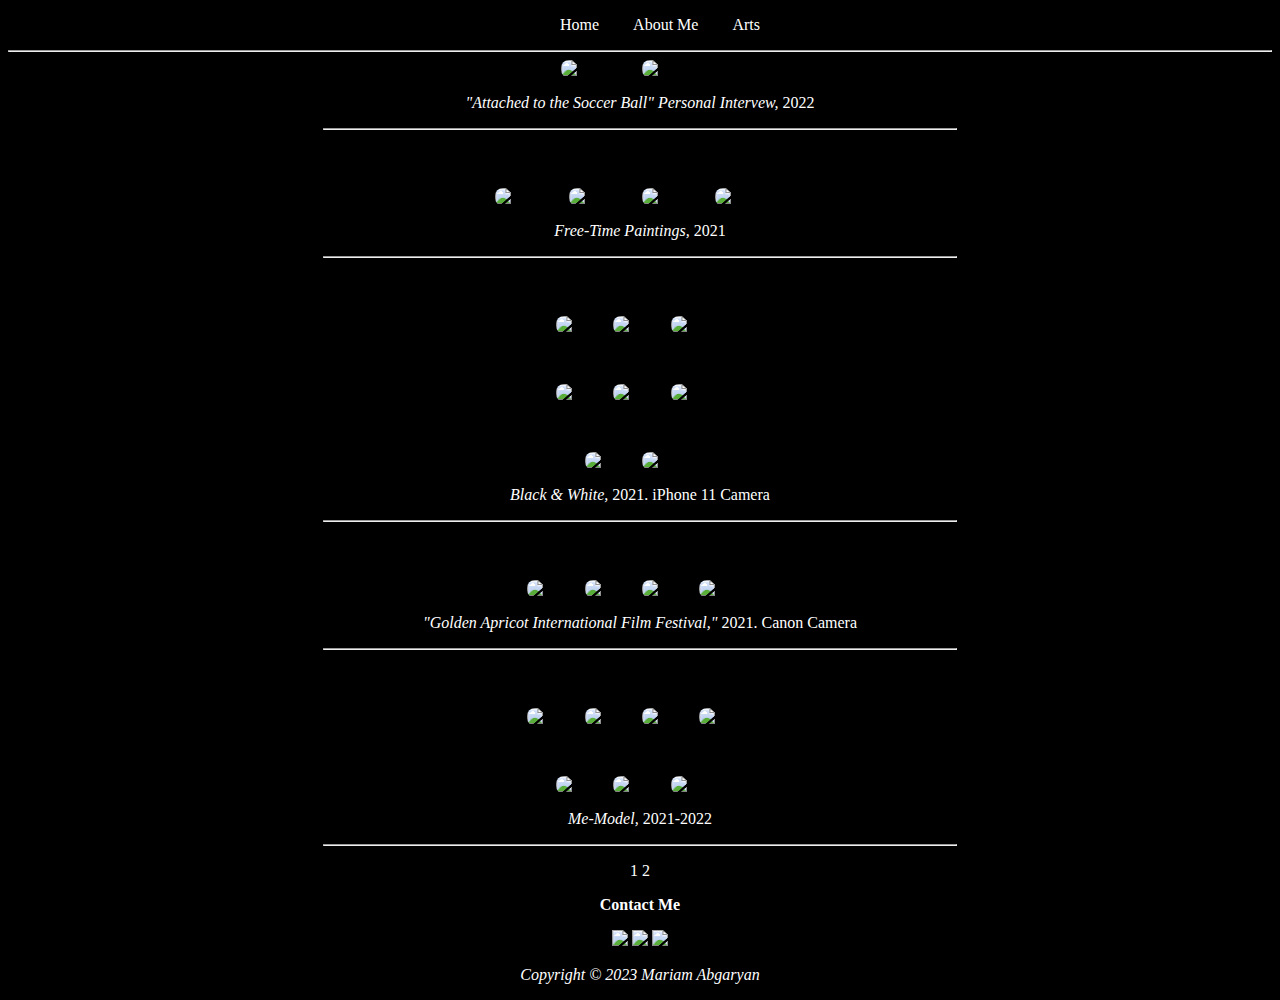
==== arts2.html @ 5ee7c3f1 "Add files via upload" ====
<!DOCTYPE html>
<html lang="en">
<head>
<title>Mariam Abgaryan</title>
<meta charset="utf-8">
<link href="arts.css" rel="stylesheet" type="text/css" >
</head>
<body>
<div id="wrapper">
<nav>
    <ul>
	 <li><a href="index.html">Home</a></li>
     <li><a href="aboutme.html">About Me</a></li>
	 <li><a href="arts.html">Arts</a></li>
	</ul> 
   </nav>
   <hr>
   
   <main>
   <center><img src="./images/inter1.jfif" alt="Interview" class="int"> <img src="./images/inter2.jfif" alt="Interview" class="inter"></center>
   <p><em>"Attached to the Soccer Ball" Personal Intervew,</em> 2022</p>
   <hr>
   <center><img src="./images/paint1.jpg" alt="Painting" class="p"> <img src="./images/paint2.jpg" alt="Painting" class="a"> <img src="./images/paint3.jpg" alt="Painting" class="p"> <img src="./images/paint4.jpg" alt="Painting" class="a"></center>
   <p><em>Free-Time Paintings,</em> 2021</p>
   <hr>
<center><img src="./images/bw1.jpg" alt="Photo" class="p"> <img src="./images/bw2.jpg" alt="Photo" class="a"> <img src="./images/bw4.jpg" alt="Photo" class="p"></center> <center><img src="./images/bw5.jpg" alt="Photo" class="a"> <img src="./images/bw6.jpg" alt="Photo" class="p"> <img src="./images/bw7.jpg" alt="Photo" class="a"></center> <center><img src="./images/bw8.jpg" alt="Photo" class="p"> <img src="./images/bw9.jpg" alt="Photo" class="a"></center>  
   <p><em>Black & White,</em> 2021. iPhone 11 Camera</p>
   <hr>
   <center><img src="./images/news1.jpg" alt="Photo" class="p"> <img src="./images/news2.jpg" alt="Photo" class="a"> <img src="./images/news4.jpg" alt="Photo" class="p"> <img src="./images/news5.jpg" alt="Photo" class="a"></center>   
   <p><em>"Golden Apricot International Film Festival,"</em> 2021. Canon Camera</p>
   <hr>
   <center><img src="./images/mebd.jpg" alt="Photo" class="p"> <img src="./images/mebd2.jpg" alt="Photo" class="a"> <img src="./images/meblue.jpg" alt="Photo" class="p"> <img src="./images/mecurly.jpg" alt="Photo" class="a"></center> <center><img src="./images/mepink.jpg" alt="Photo" class="p"> <img src="./images/meportrait.jpg" alt="Photo" class="a"> <img src="./images/merain.jpg" alt="Photo" class="p"></center>
   <p><em>Me-Model,</em> 2021-2022</p>
   <hr>
   <p><a href="arts.html">1</a> <a href="arts2.html">2</a></p>
   </main>
   <footer>
  <p><strong>Contact Me</strong></p>
  <a href="https://instagram.com/mariamabgaryan_?igshid=YmMyMTA2M2Y="><img src="./images/instaicon.png" class="icon"></a> 
   <a href="https://www.facebook.com/profile.php?id=100009922595341&mibextid=LQQJ4d"><img src="./images/facebook.png" class="icon"></a>
   <a href="mailto:abgaryann.manan@gmail.com"><img src="./images/gmail-icon.png" class="icon" /></a>
   <p><em>Copyright &copy; 2023 Mariam Abgaryan</em></p>
   </footer>
    </div>
</body>
</html>
---- arts.css ----
nav {text-align: center; font-family: broadway; }
NAV UL {list-style: none;}
NAV A:link {color: #FFFFFF; text-decoration: none;}
NAV A:visited { color: #EBDEF0; text-decoration: none;}
NAV LI {display: inline; padding: 15px; }
body {background-color: #000000; }
.pic {width: 40%; height: auto; margin-left: auto; margin-right: auto; margin-top: 50px; border-radius: 8px;}
p {color: #FFFFFF; text-align: center;}
main hr {width: 50%; }
.portrait {Height: 400px; width: auto; margin-left: auto; margin-right: auto; border-radius: 8px; margin-top: 50px; }
.rub {height: 400px; width: auto; margin-right: auto; margin-left: auto; border-radius: 8px; margin-top: 50px; }
P A:Link {color: #FFFFFF; text-decoration: none; }
P A:visited { color: #EBDEF0; text-decoration: none;}
.int {Height: 400px; width: auto; margin-left: auto; margin-right: auto; border-radius: 8px; }
.inter {Height: 400px; width: auto; margin-left: auto; margin-right: auto; border-radius: 8px; }
.p {Height: 300px; width: auto;  border-radius: 8px; }
.a  {Height: 300px; width: auto; margin-top: 50px; border-radius: 8px; }
footer {color: #FFFFFF; text-align: center; }
footer a:link {color: #FFFFFF; }
footer a:visited  {color: #EBDEF0;}
.icon {height: 20px; width: auto; }
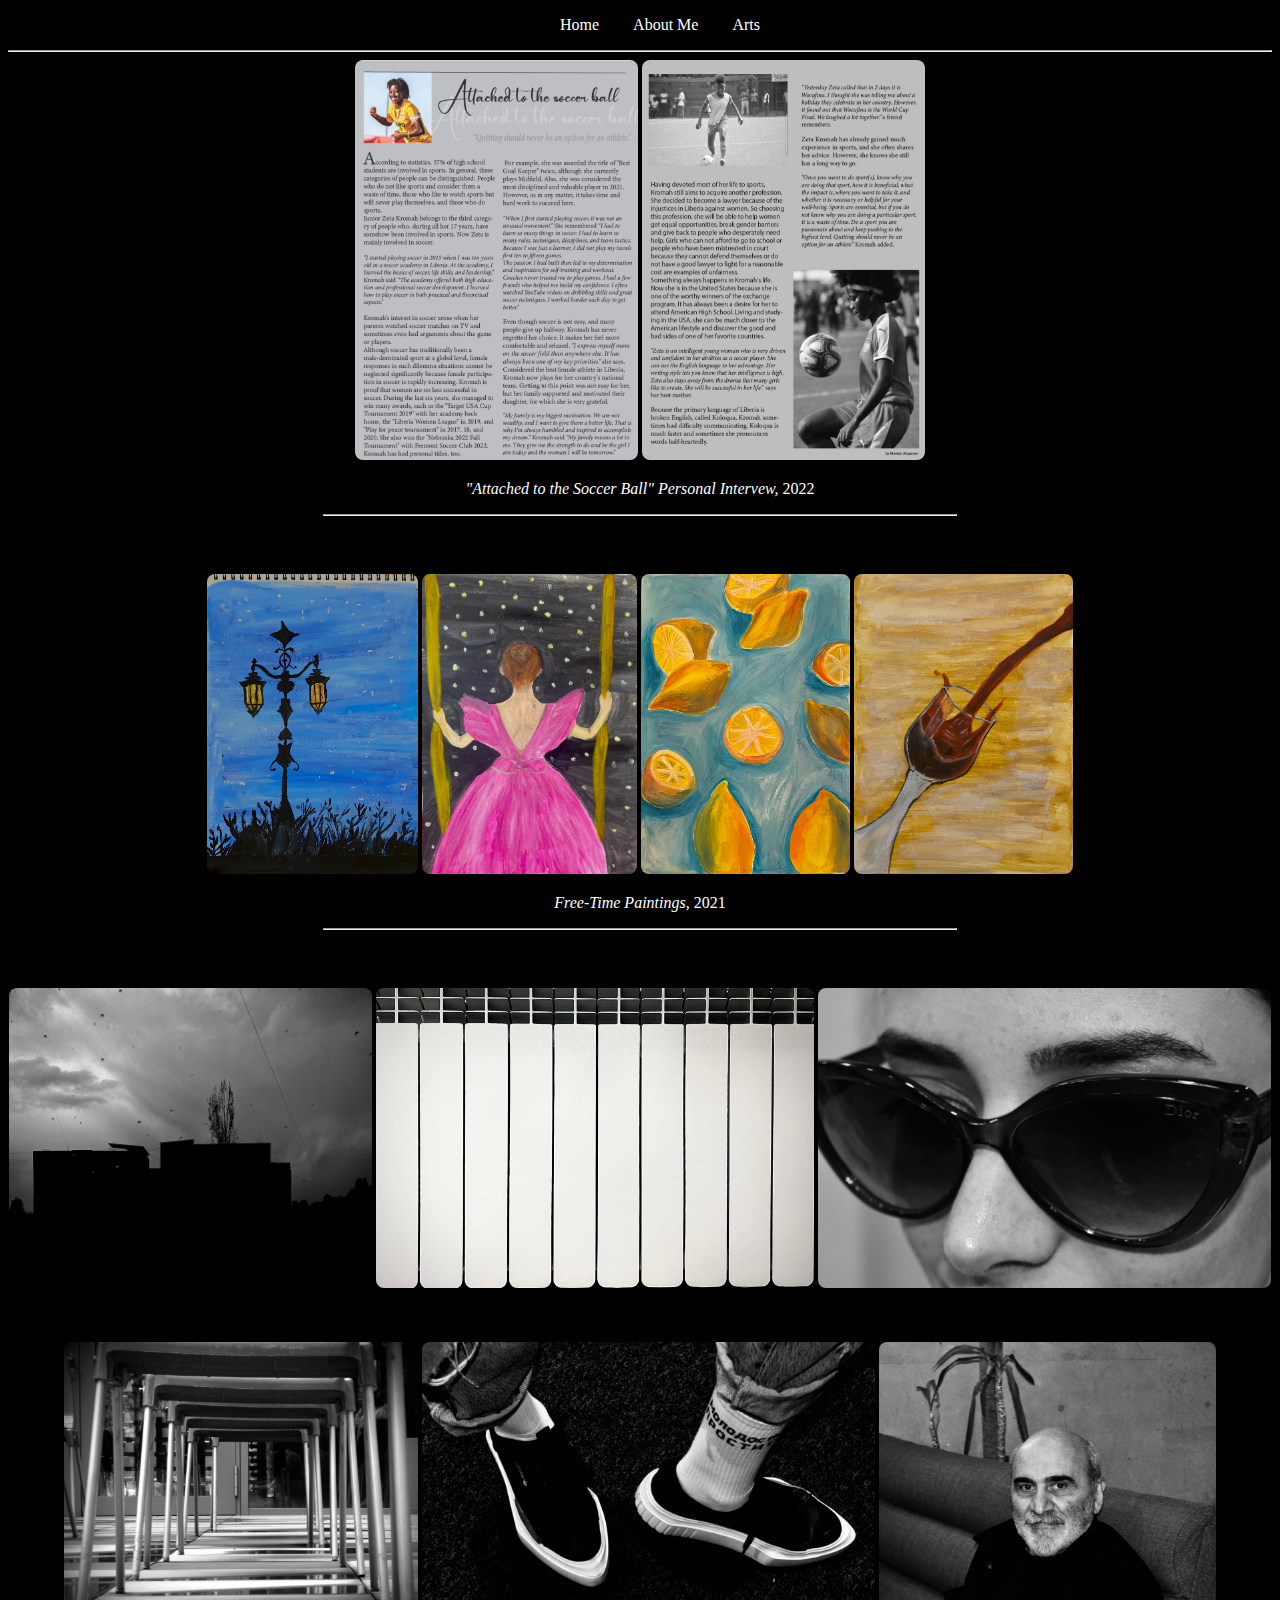
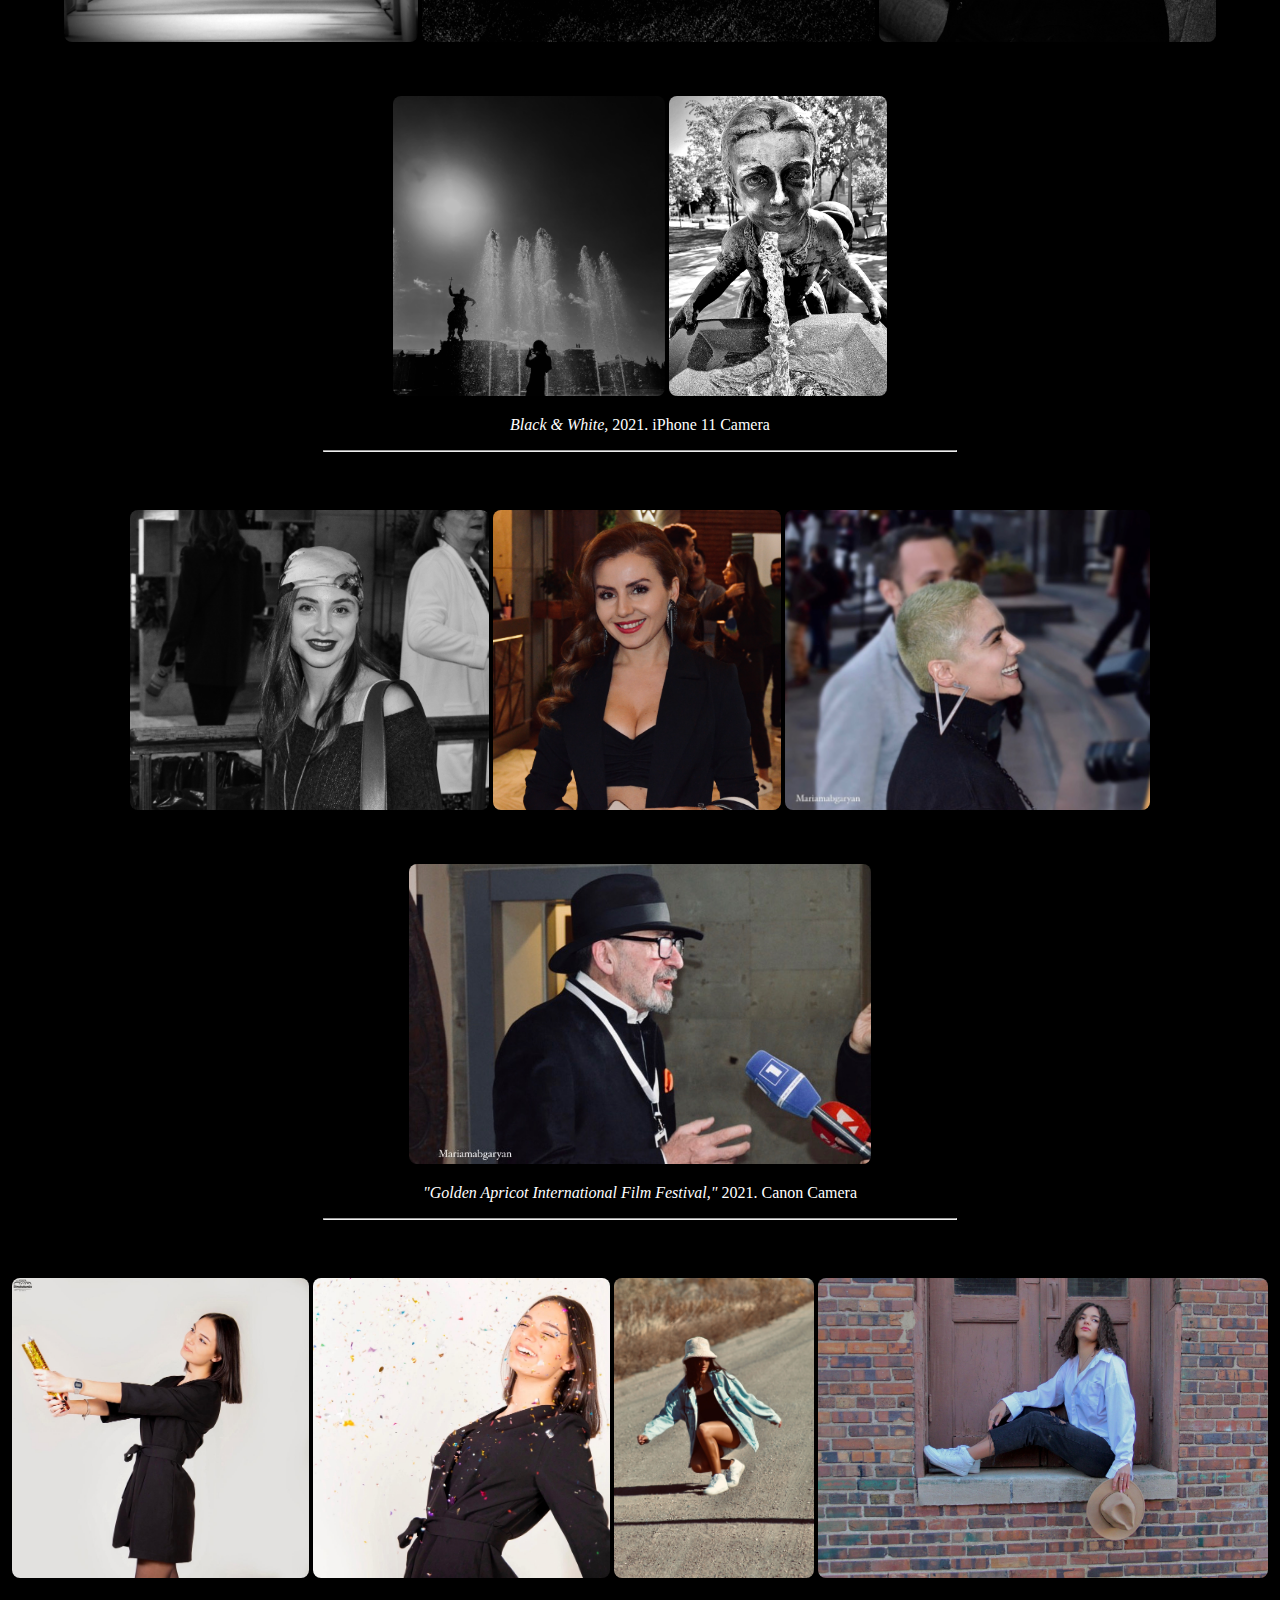
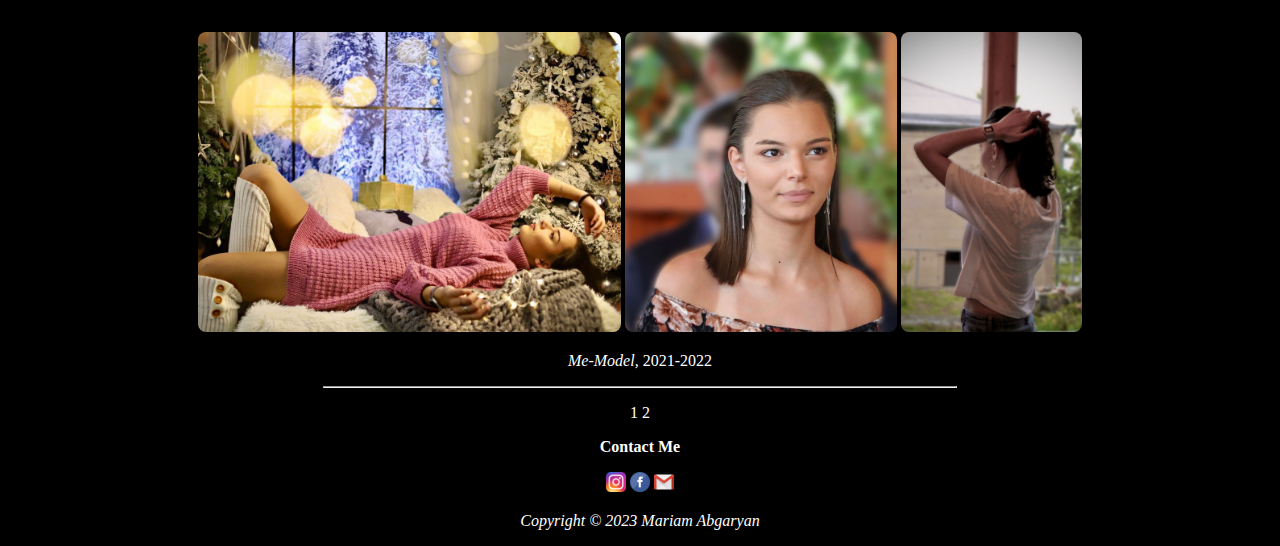
==== commit 14b23921: "Update arts2.html" ====
--- a/arts2.html
+++ b/arts2.html
@@ -26,7 +26,7 @@
 <center><img src="./images/bw1.jpg" alt="Photo" class="p"> <img src="./images/bw2.jpg" alt="Photo" class="a"> <img src="./images/bw4.jpg" alt="Photo" class="p"></center> <center><img src="./images/bw5.jpg" alt="Photo" class="a"> <img src="./images/bw6.jpg" alt="Photo" class="p"> <img src="./images/bw7.jpg" alt="Photo" class="a"></center> <center><img src="./images/bw8.jpg" alt="Photo" class="p"> <img src="./images/bw9.jpg" alt="Photo" class="a"></center>  
    <p><em>Black & White,</em> 2021. iPhone 11 Camera</p>
    <hr>
-   <center><img src="./images/news1.jpg" alt="Photo" class="p"> <img src="./images/news2.jpg" alt="Photo" class="a"> <img src="./images/news4.jpg" alt="Photo" class="p"> <img src="./images/news5.jpg" alt="Photo" class="a"></center>   
+   <center><img src="./images/news1.jpg" alt="Photo" class="p"> <img src="./images/news2.jpg" alt="Photo" class="a"> <img src="./images/news4.JPG" alt="Photo" class="p"> <img src="./images/news5.JPG" alt="Photo" class="a"></center>   
    <p><em>"Golden Apricot International Film Festival,"</em> 2021. Canon Camera</p>
    <hr>
    <center><img src="./images/mebd.jpg" alt="Photo" class="p"> <img src="./images/mebd2.jpg" alt="Photo" class="a"> <img src="./images/meblue.jpg" alt="Photo" class="p"> <img src="./images/mecurly.jpg" alt="Photo" class="a"></center> <center><img src="./images/mepink.jpg" alt="Photo" class="p"> <img src="./images/meportrait.jpg" alt="Photo" class="a"> <img src="./images/merain.jpg" alt="Photo" class="p"></center>
@@ -43,4 +43,4 @@
    </footer>
     </div>
 </body>
-</html>+</html>
